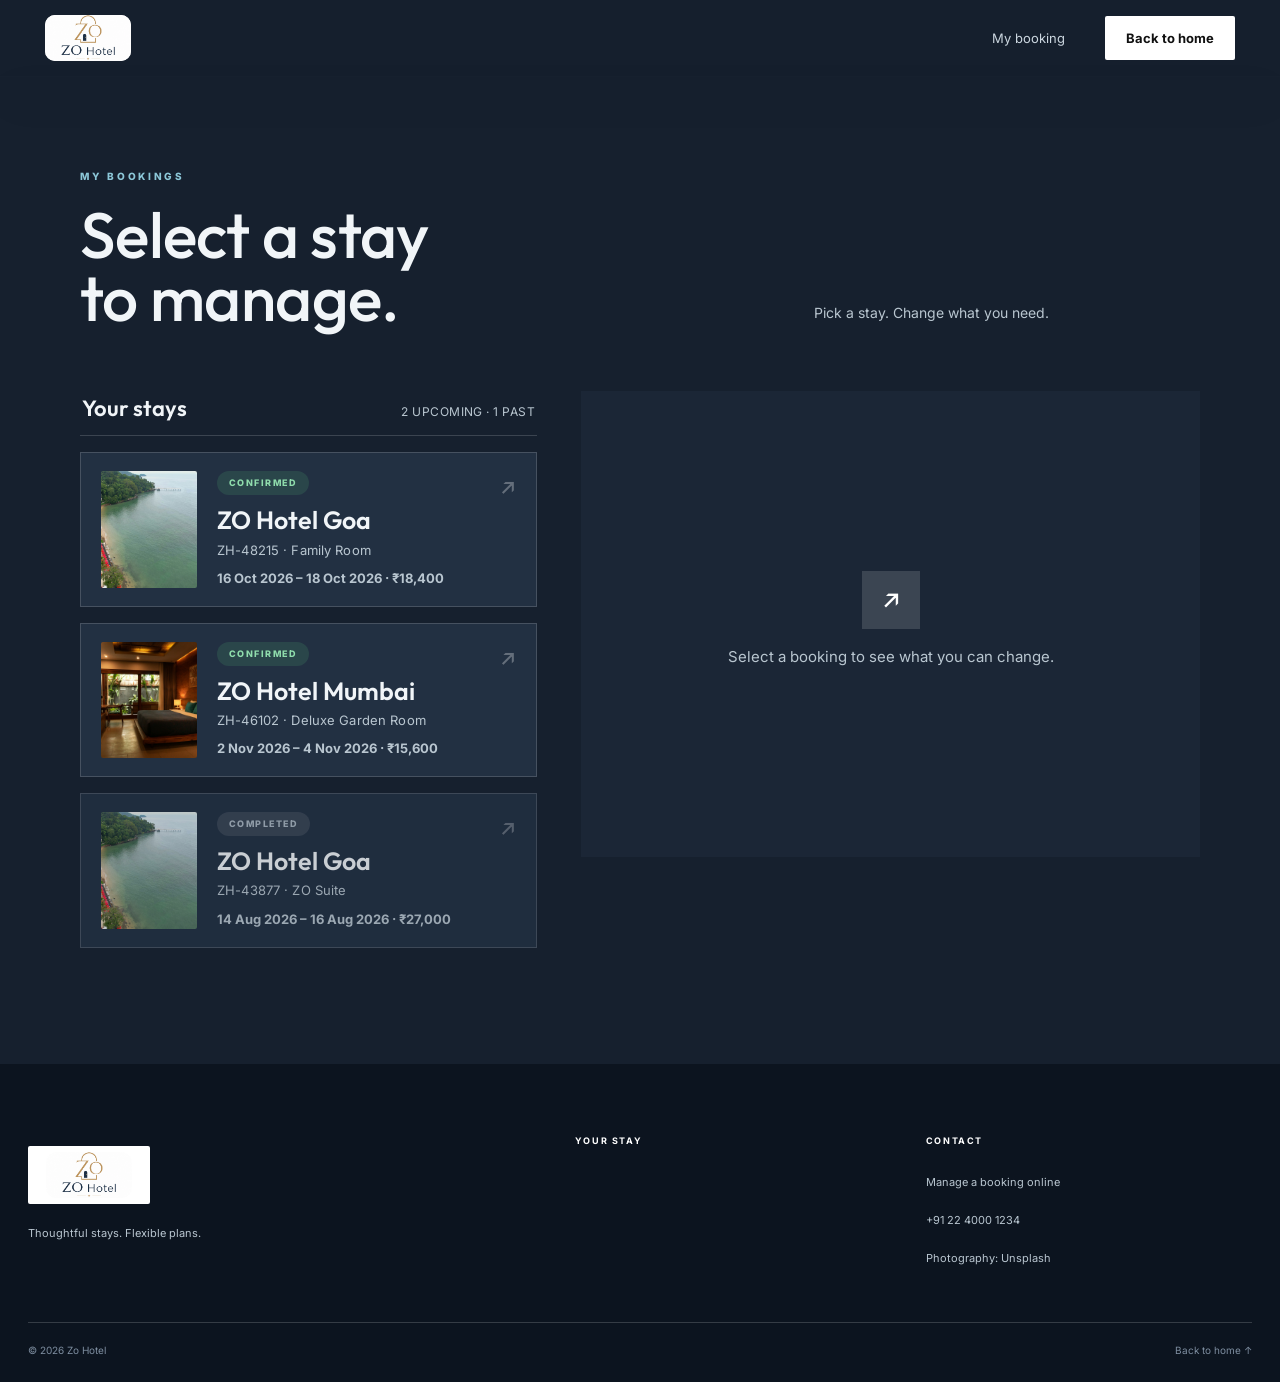
==== my-booking.html @ b1f60ab8 "Make booking card titles white for visibility on dark cards Co-Authored-By: Claude Fable 5 <noreply@" ====
<!DOCTYPE html>
<html lang="en">
<head>
  <meta charset="utf-8" />
  <meta name="viewport" content="width=device-width, initial-scale=1" />
  <title>My Booking | ZO Hotel</title>
  <meta name="description" content="Select one of your Zo Hotel bookings to change dates, switch rooms, compare rates, or cancel." />
  <link rel="icon" href="zo-hotel-logo.png" />
  <link rel="preconnect" href="https://fonts.googleapis.com" />
  <link rel="preconnect" href="https://fonts.gstatic.com" crossorigin />
  <link href="https://fonts.googleapis.com/css2?family=Cormorant+Garamond:wght@500;600;700&family=DM+Sans:opsz,wght@9..40,100..1000&family=Outfit:wght@500;600&family=Inter:wght@300;400;600&display=swap" rel="stylesheet" />
  <link rel="stylesheet" href="styles.css?v=38" />
</head>
<body>

  <a class="skip-link" href="#top">Skip to content</a>

  <!-- ============ HEADER ============ -->
  <header class="site-header">
    <nav class="nav shell-wide" aria-label="Main navigation">
      <a class="brand" href="index.html" aria-label="Zo Hotel home">
        <span class="brand-logo" aria-hidden="true"><img src="zo-hotel-logo.png" alt="" /></span>
      </a>
      <div class="nav-links">
        <a href="my-booking.html" aria-current="page">My booking</a>
      </div>
      <a class="button button-teal nav-cta" href="index.html">Back to home</a>
      <button class="menu-toggle" id="menuToggle" type="button" aria-expanded="false" aria-controls="mobile-menu" aria-label="Open navigation menu">
        <span></span><span></span><span></span>
      </button>
    </nav>
    <div class="mobile-menu" id="mobile-menu">
      <div class="shell-wide">
        <a class="button button-aqua mobile-manage" href="index.html">Back to home →</a>
      </div>
    </div>
  </header>

  <main id="top">

    <!-- ============ PAGE INTRO ============ -->
    <section class="page-hero" aria-labelledby="page-title">
      <div class="shell split-heading">
        <div>
          <p class="eyebrow">MY BOOKINGS</p>
          <h1 id="page-title">Select a stay<br />to manage.</h1>
        </div>
        <p>Pick a stay. Change what you need.</p>
      </div>
    </section>

    <!-- ============ BOOKINGS + MANAGE PANEL ============ -->
    <section class="bookings-section" aria-label="Manage your bookings">
      <div class="shell bookings-layout">

        <aside class="bookings-list" id="bookingsList" aria-label="Your bookings">
          <!-- Booking cards are rendered by manage.js -->
        </aside>

        <section class="manage-panel" aria-live="polite">
          <div class="panel-placeholder" id="panelPlaceholder">
            <span aria-hidden="true">↗</span>
            <p>Select a booking to see what you can change.</p>
          </div>

          <div id="panelContent" hidden>
            <header class="panel-head">
              <div>
                <p class="eyebrow">MANAGE BOOKING</p>
                <h2 id="panelTitle" tabindex="-1">Your booking</h2>
              </div>
            </header>

            <!-- View: booking overview -->
            <section class="drawer-view" data-view="booking">
              <div class="booking-card booking-card-visual">
                <div class="panel-photo">
                  <img id="bkPhoto" src="zo-coastal-resort.jpg" alt="" />
                  <div class="photo-label"><strong id="bkHotel"></strong><span id="bkRef"></span></div>
                </div>
                <div class="fact-chips">
                  <span class="fact"><b>Dates</b><em id="bkDates"></em></span>
                  <span class="fact"><b>Guests</b><em id="bkGuests"></em></span>
                  <span class="fact"><b>Room</b><em id="bkRoom"></em></span>
                  <span class="fact"><b>Rate</b><em id="bkRate"></em></span>
                </div>
                <div class="total-line">
                  <span class="booking-status" id="bkStatus"></span>
                  <strong id="bkTotal"></strong>
                </div>
              </div>
              <div class="drawer-actions" id="bookingActions">
                <button class="drawer-action" type="button" data-open-view="modify">
                  <b aria-hidden="true">✎</b><span><strong>Modify details</strong></span>
                </button>
                <button class="drawer-action danger" type="button" id="startCancel">
                  <b aria-hidden="true">×</b><span><strong>Cancel booking</strong></span>
                </button>
              </div>
              <div id="restoreWrap" hidden>
                <button class="button button-teal" id="restoreBooking" type="button">Restore Booking</button>
              </div>
            </section>

            <!-- View: modify (reference pattern: pick what to change) -->
            <section class="drawer-view" data-view="modify" hidden>
              <button class="drawer-back" type="button">← Back to booking</button>
              <h3>What would you like to modify?</h3>
              <div class="modify-choices" id="modifyChoices">
                <label><input type="checkbox" value="checkout" /> Check-out date</label>
                <label><input type="checkbox" value="guests" /> Guests</label>
                <label><input type="checkbox" value="room" /> Room type</label>
                <label><input type="checkbox" value="plan" /> Rate plan</label>
              </div>
              <form id="modifyForm" class="drawer-form">
                <div class="booking-field" data-field="checkout" hidden>
                  <label><span>New check-out</span><input type="date" name="checkout" /></label>
                </div>
                <div class="booking-field" data-field="guests" hidden>
                  <label><span>Guests</span>
                    <select name="guests">
                      <option value="1">1 guest</option>
                      <option value="2">2 guests</option>
                      <option value="3">3 guests</option>
                      <option value="4">4 guests</option>
                      <option value="5">5 guests</option>
                    </select>
                  </label>
                </div>
                <div class="booking-field" data-field="room" hidden>
                  <label><span>Room type</span><select name="room" id="roomSelect"></select></label>
                </div>
                <div class="booking-field" data-field="plan" hidden>
                  <label><span>Rate plan</span><select name="plan" id="planSelect"></select></label>
                </div>
                <p class="calc" id="modifyCalc" hidden></p>
                <button class="button button-teal" id="modifyCta" type="submit" disabled>Update Booking <span aria-hidden="true">→</span></button>
              </form>
            </section>

            <!-- View: reason for cancelling (each reason gets a one-tap fix) -->
            <section class="drawer-view" data-view="cancelReason" hidden>
              <button class="drawer-back" type="button">← Back to booking</button>
              <h3>What's changed?</h3>
              <p class="reason-sub">If it's something we can fix, it takes one tap.</p>
              <div class="reason-list" id="reasonList">
                <div class="reason" data-reason="dates">
                  <button class="reason-btn" type="button">My dates don't work anymore</button>
                  <div class="rescue" hidden>
                    <p>Move your stay instead. Date changes are free until 48 hours before check-in.</p>
                    <div class="rescue-actions">
                      <button class="button button-teal" type="button" data-rescue="dates">Change My Dates</button>
                      <button class="link-quiet" type="button" data-continue-cancel>Cancel Anyway</button>
                    </div>
                  </div>
                </div>
                <div class="reason" data-reason="price">
                  <button class="reason-btn" type="button">It's costing more than I planned</button>
                  <div class="rescue" hidden>
                    <p id="saverLine">Switch to a cheaper rate and keep the same room.</p>
                    <div class="rescue-actions">
                      <button class="button button-teal" type="button" data-rescue="price">See Cheaper Rates</button>
                      <button class="link-quiet" type="button" data-continue-cancel>Cancel Anyway</button>
                    </div>
                  </div>
                </div>
                <div class="reason" data-reason="plans">
                  <button class="reason-btn" type="button">The trip itself is off</button>
                  <div class="rescue" hidden>
                    <p>Push the stay to later in the year. Your price stays locked, no fee.</p>
                    <div class="rescue-actions">
                      <button class="button button-teal" type="button" data-rescue="dates">Pick a Later Date</button>
                      <button class="link-quiet" type="button" data-continue-cancel>Cancel Anyway</button>
                    </div>
                  </div>
                </div>
                <div class="reason" data-reason="room">
                  <button class="reason-btn" type="button">The room doesn't fit us anymore</button>
                  <div class="rescue" hidden>
                    <p>Swap to another room type. The price difference adjusts automatically.</p>
                    <div class="rescue-actions">
                      <button class="button button-teal" type="button" data-rescue="room">Switch Rooms</button>
                      <button class="link-quiet" type="button" data-continue-cancel>Cancel Anyway</button>
                    </div>
                  </div>
                </div>
                <div class="reason" data-reason="guests">
                  <button class="reason-btn" type="button">Our group size changed</button>
                  <div class="rescue" hidden>
                    <p>Update the guest count and keep everything else exactly as it is.</p>
                    <div class="rescue-actions">
                      <button class="button button-teal" type="button" data-rescue="guests">Update Guests</button>
                      <button class="link-quiet" type="button" data-continue-cancel>Cancel Anyway</button>
                    </div>
                  </div>
                </div>
                <div class="reason" data-reason="deal">
                  <button class="reason-btn" type="button">I found a better price elsewhere</button>
                  <div class="rescue" hidden>
                    <p id="dealLine">Compare our Saver rate before you go. Same room, fewer rupees.</p>
                    <div class="rescue-actions">
                      <button class="button button-teal" type="button" data-rescue="price">See Cheaper Rates</button>
                      <button class="link-quiet" type="button" data-continue-cancel>Cancel Anyway</button>
                    </div>
                  </div>
                </div>
                <div class="reason" data-reason="other">
                  <button class="reason-btn" type="button">Something else</button>
                  <div class="rescue" hidden>
                    <p>No problem. Cancelling takes a moment and the refund is automatic.</p>
                    <div class="rescue-actions">
                      <button class="link-quiet" type="button" data-continue-cancel>Continue to Cancel</button>
                    </div>
                  </div>
                </div>
              </div>
            </section>

            <!-- View: cancel confirmation.
                 Copy follows the UI Copy Guide: no "are you sure",
                 title/desc/CTAs share the verb (cancel), the description
                 states the consequence, CTAs in Title Case, toasts
                 formatted {thing} {done}. -->
            <section class="drawer-view" data-view="confirmCancel" hidden>
              <p class="reason-sub">Your room goes back on sale and every rupee returns to you</p>
              <div class="refund-box" id="refundSummary"></div>
              <ul class="assure-list" aria-label="How your refund is protected">
                <li>
                  <svg viewBox="0 0 24 24" fill="none" stroke="currentColor" stroke-width="1.5" stroke-linecap="round" stroke-linejoin="round" aria-hidden="true"><rect x="5" y="10.5" width="14" height="9.5" rx="2"/><path d="M8 10.5V8a4 4 0 0 1 8 0v2.5"/><path d="M12 14.5v2"/></svg>
                  <span>100% back, with no deductions and no questions</span>
                </li>
                <li>
                  <svg viewBox="0 0 24 24" fill="none" stroke="currentColor" stroke-width="1.5" stroke-linecap="round" stroke-linejoin="round" aria-hidden="true"><path d="M12 3l7 2.6v5.6c0 4.4-3 8.2-7 9.8-4-1.6-7-5.4-7-9.8V5.6z"/><path d="M9 12l2.2 2.2L15.5 10"/></svg>
                  <span>Refunded securely to your original payment method</span>
                </li>
                <li>
                  <svg viewBox="0 0 24 24" fill="none" stroke="currentColor" stroke-width="1.5" stroke-linecap="round" aria-hidden="true"><circle cx="12" cy="12" r="8.5"/><path d="M12 7.5V12l3 2"/></svg>
                  <span>Reaches your account in 5–10 business days</span>
                </li>
              </ul>
              <div class="confirm-actions">
                <button class="button button-teal" id="keepBooking" type="button">Keep Booking</button>
                <button class="button button-red" id="confirmCancelBtn" type="button">Cancel Booking</button>
              </div>
              <p class="restore-hint">Changed your mind later? You can restore this booking any time</p>
            </section>

          </div>
        </section>

      </div>
    </section>

  </main>

  <!-- ============ FOOTER ============ -->
  <footer id="support">
    <div class="shell-wide footer-grid">
      <div>
        <a class="brand footer-brand" href="index.html" aria-label="Zo Hotel home"><span class="brand-logo" aria-hidden="true"><img src="zo-hotel-logo.png" alt="" /></span></a>
        <p>Thoughtful stays. Flexible plans.</p>
      </div>
      <div>
        <strong>Your stay</strong>
      </div>
      <div>
        <strong>Contact</strong>
        <a href="my-booking.html">Manage a booking online</a>
        <a href="tel:+912240001234">+91 22 4000 1234</a>
        <a href="https://unsplash.com/photos/tropical-resort-with-pool-beside-a-calm-ocean-bVNB68XJwqk" target="_blank" rel="noreferrer">Photography: Unsplash</a>
      </div>
    </div>
    <div class="shell-wide footer-bottom">
      <span>© 2026 Zo Hotel</span>
      <a href="index.html">Back to home ↑</a>
    </div>
  </footer>

  <!-- Toast for confirmations, like the reference site -->
  <div class="booking-toast" id="toast" role="status" hidden></div>

  <script src="manage.js?v=27"></script>
</body>
</html>
---- styles.css ----
/* ============================================
   Zo Hotel — styles.css
   Coastal editorial design: deep teal, cream
   paper, Cormorant Garamond display type.
   ============================================ */

:root {
  --cream: #f3efe6;
  --paper: #fbf9f3;
  --ink: #172d32;
  --muted: #657174;
  --teal: #085366;
  --deep: #073b48;
  --aqua: #17a8bd;
  --red: #a91f3d;
  --gold: #b3905b;
  --line: #d9d4c9;
  --font-display: 'Cormorant Garamond', Georgia, serif;
  --font-sans: 'DM Sans', sans-serif;
}

* { box-sizing: border-box; }
html { scroll-behavior: smooth; }
body { margin: 0; overflow-x: hidden; background: var(--paper); color: var(--ink); font-family: var(--font-sans); line-height: 1.55; }
section[id], footer[id] { scroll-margin-top: 76px; }
a { color: inherit; text-decoration: none; }
button, input, select { font: inherit; }
button, a { -webkit-tap-highlight-color: transparent; }
.shell { width: min(1120px, calc(100% - 48px)); margin-inline: auto; }
.shell-wide { width: min(1280px, calc(100% - 56px)); margin-inline: auto; }

/* ---------- Header ---------- */
.site-header { position: sticky; inset: 0 0 auto; z-index: 50; background: rgba(251,249,243,.94); border-bottom: 1px solid rgba(217,212,201,.8); backdrop-filter: blur(16px); }
.nav { height: 76px; display: flex; align-items: center; gap: 40px; }
.brand { display: inline-flex; align-items: center; white-space: nowrap; }
.brand-logo { position: relative; width: 110px; height: 60px; display: block; overflow: hidden; }
.brand-logo img { position: absolute; width: 110px; height: 110px; left: 0; top: -25px; display: block; object-fit: contain; }
.nav-links { display: flex; gap: 30px; margin-left: auto; color: #596568; font-size: 13px; }
.nav-links a { position: relative; padding-block: 8px; }
.nav-links a::after { content: ""; position: absolute; left: 0; right: 100%; bottom: 0; height: 1px; background: var(--teal); transition: right .25s ease; }
.nav-links a:hover::after, .nav-links a:focus-visible::after { right: 0; }
.menu-toggle { width: 44px; height: 44px; display: none; flex-direction: column; align-items: center; justify-content: center; gap: 5px; padding: 0; border: 1px solid var(--line); background: transparent; cursor: pointer; }
.menu-toggle span { width: 18px; height: 1px; display: block; background: var(--ink); transition: transform .25s ease, opacity .25s ease; }
.menu-toggle.open span:first-child { transform: translateY(6px) rotate(45deg); }
.menu-toggle.open span:nth-child(2) { opacity: 0; }
.menu-toggle.open span:last-child { transform: translateY(-6px) rotate(-45deg); }
.mobile-menu { position: absolute; left: 0; right: 0; top: 100%; display: grid; grid-template-rows: 0fr; overflow: hidden; background: var(--paper); border-bottom: 1px solid transparent; box-shadow: 0 20px 40px rgba(7,59,72,.08); transition: grid-template-rows .3s ease, border-color .3s ease; }
.mobile-menu.open { grid-template-rows: 1fr; border-bottom-color: var(--line); }
.mobile-menu > div { min-height: 0; overflow: hidden; }
.mobile-menu a:not(.button) { display: flex; justify-content: space-between; align-items: center; padding: 16px 0; border-bottom: 1px solid var(--line); font-family: var(--font-display); font-size: 21px; }
.mobile-menu a span { color: #8b9495; font-family: var(--font-sans); font-size: 9px; letter-spacing: .15em; }
.mobile-manage { width: 100%; margin: 18px 0 22px; }

/* ---------- Buttons ---------- */
.button { min-height: 46px; display: inline-flex; align-items: center; justify-content: center; gap: 14px; padding: 13px 21px; border: 1px solid transparent; border-radius: 2px; font-weight: 700; font-size: 13px; line-height: 1; cursor: pointer; transition: transform .2s ease, box-shadow .2s ease, background .2s ease; }
.button:hover { transform: translateY(-2px); }
.button:focus-visible, a:focus-visible, button:focus-visible, input:focus-visible, select:focus-visible { outline: 3px solid rgba(23,168,189,.36); outline-offset: 3px; }
.button-teal { color: #fff; background: var(--teal); }
.button-teal:hover { background: var(--deep); box-shadow: 0 10px 26px rgba(7,59,72,.2); }
.button-aqua { color: #fff; background: var(--aqua); box-shadow: 0 10px 24px rgba(0,0,0,.14); }
.button-aqua:hover { background: #1195aa; }
.button-deep { color: #fff; background: var(--deep); }

/* ---------- Hero ---------- */
.hero { position: relative; min-height: calc(100svh - 76px); display: grid; align-items: center; color: #fff; overflow: hidden; }
.hero-bg { position: absolute; inset: 0; width: 100%; height: 100%; object-fit: cover; }
.hero-shade { position: absolute; inset: 0; background: linear-gradient(90deg, rgba(4,38,47,.91) 0%, rgba(4,38,47,.63) 39%, rgba(4,38,47,.13) 72%, rgba(4,38,47,.04) 100%), linear-gradient(0deg, rgba(2,28,35,.5), transparent 45%); }
.hero-content { position: relative; z-index: 2; padding: clamp(24px, 7svh, 110px) 0; }
.hero-copy { max-width: 660px; animation: revealUp .75s ease both; }
.eyebrow { margin: 0 0 clamp(8px, 2svh, 18px); color: var(--teal); font-size: 10px; font-weight: 800; letter-spacing: .27em; text-transform: uppercase; }
.eyebrow.light { color: #c8e5e8; }
h1, h2, h3 { font-family: var(--font-display); font-weight: 500; letter-spacing: -.025em; }
.hero h1 { margin: 0; font-size: clamp(32px, min(6.2vw, 10.5svh), 88px); line-height: .95; text-wrap: balance; }
.hero h1 em { color: #f2c98c; font-style: normal; }
.hero-copy > p:not(.eyebrow) { max-width: 585px; margin: clamp(12px, 2.6svh, 27px) 0 clamp(14px, 2.8svh, 28px); color: #e0e9e8; font-size: clamp(13.5px, 2svh, 16px); line-height: 1.7; }
.hero-actions { display: flex; align-items: center; gap: clamp(14px, 2.6svh, 28px); flex-wrap: wrap; }
.ghost-link { display: inline-flex; gap: 10px; align-items: center; padding: 8px 0; border-bottom: 1px solid rgba(255,255,255,.55); font-size: 13px; font-weight: 700; }
.ghost-link span { transition: transform .2s ease; }
.ghost-link:hover span { transform: translate(3px, 3px); }
.flex-note { display: flex; align-items: center; gap: 9px; margin-top: 24px; color: #d8e5e4; font-size: 11px; }
.flex-note i { width: 17px; height: 17px; display: grid; place-items: center; border: 1px solid rgba(255,255,255,.55); border-radius: 50%; font-size: 9px; font-style: normal; }

/* ---------- Landing page: concerns / included / reviews ---------- */
.hero-badges { display: flex; flex-wrap: wrap; gap: 8px 20px; margin-top: clamp(12px, 2.6svh, 26px); }
.hero-badges span { display: flex; align-items: center; gap: 9px; color: #d8e5e4; font-size: 12px; }
.hero-badges i { width: 17px; height: 17px; display: grid; place-items: center; border: 1px solid rgba(255,255,255,.55); border-radius: 50%; font-size: 9px; font-style: normal; }
.section-pad { padding: 108px 0 100px; }
.button-outline-teal { align-self: start; margin-top: 6px; background: transparent; color: var(--teal); border-color: var(--line); min-height: 42px; padding: 10px 16px; font-size: 12.5px; }
.button-outline-teal:hover { border-color: var(--teal); background: rgba(8,83,102,.05); }
.concern-grid { display: grid; grid-template-columns: 1fr 1fr; gap: 18px; }
.concern-card { display: flex; flex-direction: column; gap: 10px; padding: 30px 32px; background: #fff; border: 1px solid var(--line); }
.concern-card h3 { margin: 0; font-size: 24px; line-height: 1.15; }
.concern-card p { margin: 0; color: var(--muted); font-size: 14px; line-height: 1.75; }
.included-section { padding: 100px 0; background: var(--cream); }
.included-grid { display: grid; grid-template-columns: repeat(3, 1fr); gap: 14px; margin: 0; padding: 0; list-style: none; }
.included-grid li { display: flex; align-items: center; gap: 13px; padding: 18px 20px; background: #fff; border: 1px solid var(--line); font-size: 13.5px; }
.included-grid i { flex: 0 0 auto; width: 24px; height: 24px; display: grid; place-items: center; color: #fff; background: var(--teal); border-radius: 50%; font-size: 10px; font-style: normal; }
.reviews-section { padding: 108px 0 96px; color: #fff; background: var(--deep); }
.reviews-section .split-heading { margin-bottom: 46px; }
.reviews-section h2 { color: #fff; }
.quote-grid { display: grid; grid-template-columns: repeat(3, 1fr); gap: 18px; }
.quote-card { margin: 0; display: flex; flex-direction: column; gap: 16px; padding: 28px 28px 24px; background: rgba(255,255,255,.06); border: 1px solid rgba(255,255,255,.18); }
.quote-card p { margin: 0; font-family: var(--font-display); font-size: 20px; line-height: 1.35; }
.quote-card footer { color: #9dbfc4; font-size: 11.5px; letter-spacing: .06em; text-transform: uppercase; }
.policy-row { display: grid; grid-template-columns: repeat(3, 1fr); gap: 18px; margin-top: 34px; padding-top: 24px; border-top: 1px solid rgba(255,255,255,.2); }
.policy-row span { color: #aac4c7; font-size: 12.5px; line-height: 1.7; }
.manage-card-simple { align-items: center; }
.manage-copy-simple > p { margin: 0 0 24px; color: #c6dde0; line-height: 1.75; }

/* ---------- Trust band ---------- */
.trust-band { padding: 58px 0; color: #fff; background: var(--deep); }
.trust-band-grid { display: grid; grid-template-columns: repeat(3, 1fr); gap: 36px; }
.trust-band-grid span { display: grid; grid-template-columns: 64px 1fr; gap: 16px; align-items: baseline; color: #aac4c7; font-size: 13px; line-height: 1.6; }
.trust-band-grid b { color: #f2c98c; font-family: var(--font-display); font-size: 30px; font-weight: 600; line-height: 1; }

@media (max-width: 760px) {
  .trust-band { padding: 44px 0; }
  .trust-band-grid { grid-template-columns: 1fr; gap: 20px; }
}

/* ---------- Visual booking summary ---------- */
.booking-card-visual { padding-bottom: 20px; }
.booking-card-visual .panel-photo { position: relative; height: 180px; margin: 0 -26px 16px; }
.booking-card-visual .panel-photo::after { content: ""; position: absolute; inset: 0; background: linear-gradient(0deg, rgba(2,28,35,.72), transparent 55%); }
.photo-label { position: absolute; z-index: 1; left: 22px; right: 22px; bottom: 13px; display: flex; justify-content: space-between; align-items: baseline; gap: 14px; color: #fff; }
.photo-label strong { font-family: var(--font-display); font-size: 25px; font-weight: 600; line-height: 1; }
.photo-label span { color: #cfe2e4; font-size: 10px; font-weight: 800; letter-spacing: .14em; }
.fact-chips { display: grid; grid-template-columns: 1fr 1fr; gap: 10px; }
.fact { display: flex; flex-direction: column; gap: 3px; padding: 11px 14px; background: var(--paper); border: 1px solid var(--line); }
.fact b { color: var(--muted); font-size: 9px; font-weight: 800; letter-spacing: .18em; text-transform: uppercase; }
.fact em { font-style: normal; font-size: 13.5px; font-weight: 600; }
.total-line { display: flex; justify-content: space-between; align-items: center; gap: 16px; margin-top: 14px; padding-top: 14px; border-top: 1px solid var(--line); }
.total-line .booking-status { margin: 0; }
.total-line > strong { font-family: var(--font-display); color: var(--teal); font-size: 26px; font-weight: 600; }

/* ---------- Reference-style manage flow ---------- */
.panel-question { margin: 20px 0 0; color: var(--muted); font-size: 13.5px; font-weight: 700; letter-spacing: .02em; }
.panel-question[hidden] { display: none; }
.modify-choices { display: grid; grid-template-columns: 1fr 1fr; gap: 10px; margin: 14px 0 20px; }
.modify-choices label { display: flex; align-items: center; gap: 11px; padding: 13px 15px; border: 1px solid var(--line); background: #fff; cursor: pointer; font-size: 13.5px; transition: border-color .2s ease, box-shadow .2s ease; }
.modify-choices label:hover { border-color: var(--teal); }
.modify-choices label:has(input:checked) { border-color: var(--teal); box-shadow: inset 3px 0 0 var(--teal); }
.modify-choices input { width: 17px; height: 17px; accent-color: var(--teal); flex: 0 0 auto; }
.booking-field[hidden] { display: none; }
.confirm-actions { display: grid; gap: 12px; margin-top: 18px; }
.booking-toast { position: fixed; left: 50%; bottom: 28px; transform: translateX(-50%); z-index: 140; max-width: calc(100% - 32px); padding: 14px 24px; color: #fff; background: var(--deep); font-size: 13px; font-weight: 600; box-shadow: 0 16px 40px rgba(0,0,0,.3); animation: revealUp .25s ease both; }
.booking-toast[hidden] { display: none; }

@media (max-width: 520px) {
  .modify-choices { grid-template-columns: 1fr; }
}

@media (max-width: 900px) {
  .concern-grid { grid-template-columns: 1fr; }
  .included-grid { grid-template-columns: 1fr 1fr; }
  .quote-grid, .policy-row { grid-template-columns: 1fr; }
}

@media (max-width: 560px) {
  .section-pad { padding: 80px 0 72px; }
  .included-section, .reviews-section { padding: 78px 0; }
  .included-grid { grid-template-columns: 1fr; }
  .concern-card { padding: 24px 20px; }
}

/* ---------- Split hero ---------- */
.hero-split { display: grid; grid-template-columns: 1.05fr 1fr; min-height: calc(100svh - 76px); background: var(--paper); overflow: hidden; }
.hero-panel { align-self: center; justify-self: end; width: min(640px, 100%); padding: 90px clamp(28px, 5vw, 80px); animation: revealUp .75s ease both; }
.hero-panel h1 { margin: 0; font-size: clamp(52px, 5.4vw, 78px); line-height: .95; text-wrap: balance; }
.hero-panel h1 em { color: var(--gold); font-style: normal; }
.hero-lead { max-width: 52ch; margin: 26px 0 30px; color: var(--muted); font-size: 15.5px; line-height: 1.75; }
.ghost-link-dark { color: var(--teal); border-bottom-color: rgba(8,83,102,.45); }
.hero-facts { display: grid; gap: 0; margin-top: 38px; border-top: 1px solid var(--line); }
.hero-facts span { display: grid; grid-template-columns: 52px 1fr; gap: 14px; align-items: baseline; padding: 13px 0; border-bottom: 1px solid var(--line); color: #59666a; font-size: 12.5px; }
.hero-facts b { color: var(--gold); font-family: var(--font-display); font-size: 19px; font-weight: 600; }
.hero-media { position: relative; min-height: 100%; }
.hero-media img { position: absolute; inset: 0; width: 100%; height: 100%; object-fit: cover; }
.hero-media .scroll-cue { right: 23px; bottom: 26px; }

@media (max-width: 900px) {
  .hero-split { grid-template-columns: 1fr; min-height: 0; }
  .hero-panel { justify-self: start; width: 100%; padding: 64px clamp(20px, 5vw, 40px) 56px; }
  .hero-media { min-height: 340px; }
  .hero-media .scroll-cue { display: none; }
}

/* ---------- Hero search bar ---------- */
.scroll-cue { position: absolute; z-index: 2; right: 23px; bottom: 37px; display: flex; flex-direction: column; align-items: center; gap: 8px; color: rgba(255,255,255,.8); }
.scroll-cue span { writing-mode: vertical-rl; font-size: 8px; letter-spacing: .24em; }
.scroll-cue i { font-style: normal; }

/* ---------- Flexible options ---------- */
.options-section { padding: 118px 0 112px; background: var(--paper); }
.split-heading { display: grid; grid-template-columns: 1.25fr .75fr; align-items: end; gap: 90px; margin-bottom: 62px; }
.split-heading h2, .story-copy h2, .confidence-heading h2, .faq-intro h2, .manage-card h2 { margin: 0; font-size: clamp(46px, 5vw, 66px); line-height: .99; }
.split-heading > p { max-width: 430px; margin: 0 0 4px; color: var(--muted); font-size: 14px; line-height: 1.8; }
.concern-tabs { display: grid; grid-template-columns: repeat(4, 1fr); border-top: 1px solid var(--line); border-bottom: 1px solid var(--line); }
.concern-tab { min-height: 155px; display: grid; grid-template-columns: 1fr auto; align-content: space-between; gap: 17px; padding: 21px 22px; text-align: left; border: 0; border-right: 1px solid var(--line); background: transparent; color: var(--ink); cursor: pointer; transition: background .25s ease, color .25s ease; }
.concern-tab:last-child { border-right: 0; }
.concern-tab:hover { background: #f0ece3; }
.concern-tab.selected { color: #fff; background: var(--teal); }
.tab-index { color: #899295; font-size: 9px; letter-spacing: .14em; }
.selected .tab-index { color: #a7cdd3; }
.tab-icon { font-family: var(--font-display); font-size: 28px; }
.concern-tab > span:last-child { grid-column: 1 / -1; display: flex; flex-direction: column; }
.concern-tab small { margin-bottom: 5px; color: #788285; font-size: 8px; font-weight: 800; letter-spacing: .2em; text-transform: uppercase; }
.selected small { color: #b5d5d9; }
.concern-tab strong { font-family: var(--font-display); font-size: 20px; font-weight: 600; line-height: 1.12; }
.option-detail { display: grid; grid-template-columns: 1.2fr .75fr auto; align-items: center; gap: 60px; padding: 46px 0 0; animation: revealUp .35s ease both; }
.option-main h3 { max-width: 570px; margin: 0 0 10px; font-size: 33px; line-height: 1.08; }
.option-main > p:last-child { margin: 0; color: var(--muted); font-size: 13px; }
.option-proof { display: flex; gap: 12px; color: var(--muted); font-size: 12px; line-height: 1.6; }
.option-proof span { flex: 0 0 auto; width: 22px; height: 22px; display: grid; place-items: center; color: white; background: var(--aqua); border-radius: 50%; font-size: 10px; }
.option-proof p { margin: 0; }

/* ---------- Story ---------- */
.story-section { min-height: 670px; display: grid; grid-template-columns: 1fr 1fr; background: var(--cream); }
.story-image { min-height: 670px; overflow: hidden; }
.story-image img { width: 100%; height: 100%; display: block; object-fit: cover; transition: transform 1.2s ease; }
.story-section:hover .story-image img { transform: scale(1.025); }
.story-copy { max-width: 640px; align-self: center; padding: 80px clamp(40px, 7vw, 110px); }
.story-lead { margin: 27px 0 22px; font-family: var(--font-display); font-size: 28px; line-height: 1.2; }
.story-copy > p:not(.eyebrow):not(.story-lead) { color: var(--muted); font-size: 14px; line-height: 1.75; }
.story-facts { margin-top: 34px; border-top: 1px solid var(--line); }
.story-facts span { display: grid; grid-template-columns: 32px 1fr; gap: 13px; padding: 14px 0; border-bottom: 1px solid var(--line); color: #59666a; font-size: 12px; }
.story-facts b { color: var(--gold); font-size: 9px; letter-spacing: .1em; }

/* ---------- Confidence ---------- */
.confidence-section { padding: 116px 0; color: #fff; background: var(--deep); }
.confidence-grid { display: grid; grid-template-columns: .9fr 1.1fr; gap: 100px; }
.confidence-heading h2 { color: #fff; }
.confidence-heading > p:last-child { max-width: 380px; margin: 25px 0 0; color: #bad0d3; }
.trust-list { border-top: 1px solid rgba(255,255,255,.2); }
.trust-item { display: grid; grid-template-columns: 45px 1fr; gap: 18px; padding: 22px 0; border-bottom: 1px solid rgba(255,255,255,.2); }
.trust-item > span { padding-top: 5px; color: #65c7d3; font-size: 9px; letter-spacing: .13em; }
.trust-item h3 { margin: 0 0 6px; color: #fff; font-size: 23px; }
.trust-item p { margin: 0; color: #aac4c7; font-size: 12px; }

/* ---------- FAQ ---------- */
.faq-section { padding: 118px 0; }
.faq-grid { display: grid; grid-template-columns: .7fr 1.3fr; gap: 100px; }
.faq-intro h2 { font-size: clamp(42px, 4.6vw, 60px); }
.faq-intro > p:last-child { color: var(--muted); }
.faq-list { border-top: 1px solid var(--line); }
.faq-item { border-bottom: 1px solid var(--line); }
.faq-item > button { width: 100%; min-height: 73px; display: flex; justify-content: space-between; align-items: center; padding: 12px 0; border: 0; color: var(--ink); background: transparent; text-align: left; cursor: pointer; }
.faq-item button span { font-family: var(--font-display); font-size: 21px; }
.faq-item button i { width: 30px; height: 30px; display: grid; place-items: center; border: 1px solid var(--line); border-radius: 50%; font-style: normal; transition: transform .25s ease, background .25s ease; }
.faq-item.open button i { color: #fff; background: var(--teal); transform: rotate(180deg); }
.faq-answer { display: grid; grid-template-rows: 0fr; transition: grid-template-rows .3s ease; }
.faq-answer p { overflow: hidden; margin: 0; color: var(--muted); font-size: 13px; line-height: 1.75; }
.faq-item.open .faq-answer { grid-template-rows: 1fr; }
.faq-item.open .faq-answer p { padding: 0 45px 24px 0; }

/* ---------- Manage / final CTA ---------- */
.manage-section { padding: 30px 0 90px; }
.manage-card { display: grid; grid-template-columns: 1.1fr .9fr; gap: 90px; padding: 68px 72px; color: #fff; background: linear-gradient(120deg, var(--deep), #087388); }
.manage-card h2 { color: #fff; }
.manage-sub { max-width: 400px; margin: 24px 0 0; color: #c6dde0; font-size: 14px; line-height: 1.75; }
.manage-menu { display: grid; gap: 12px; align-self: center; }
.manage-item { display: flex; align-items: center; gap: 16px; padding: 15px 18px; text-align: left; color: #fff; background: rgba(255,255,255,.07); border: 1px solid rgba(255,255,255,.22); font: inherit; text-decoration: none; cursor: pointer; transition: background .2s ease, border-color .2s ease, transform .2s ease; }
.manage-item:hover { background: rgba(255,255,255,.14); border-color: rgba(255,255,255,.55); transform: translateX(4px); }
.manage-item b { flex: 0 0 auto; width: 38px; height: 38px; display: grid; place-items: center; color: #fff; background: var(--aqua); font-family: var(--font-display); font-size: 19px; font-weight: 500; }
.manage-item.danger b { background: var(--red); }
.manage-item > span { flex: 1; display: flex; flex-direction: column; gap: 2px; }
.manage-item strong { font-family: var(--font-display); font-size: 20px; font-weight: 600; line-height: 1.1; }
.manage-item small { color: #bcd6da; font-size: 12px; }
.manage-item > i { font-style: normal; color: rgba(255,255,255,.55); transition: transform .2s ease, color .2s ease; }
.manage-item:hover > i { color: #fff; transform: translateX(3px); }

/* ---------- Footer ---------- */
footer { padding: 70px 0 24px; color: #d8e8e9; background: #062f3a; }
.footer-grid { display: grid; grid-template-columns: 1.4fr .8fr 1fr; gap: 90px; }
.footer-brand { width: 122px; padding: 6px; background: #fff; border-radius: 2px; }
.footer-brand .brand-logo { margin-inline: auto; }
.footer-grid > div { display: flex; flex-direction: column; align-items: flex-start; gap: 9px; }
.footer-grid p, .footer-grid a { margin: 12px 0 0; color: #a9c5c8; font-size: 11px; }
.footer-grid strong { margin-bottom: 5px; color: #fff; font-size: 9px; letter-spacing: .18em; text-transform: uppercase; }
.footer-grid a:hover { color: #fff; }
.footer-bottom { display: flex; justify-content: space-between; margin-top: 55px; padding-top: 20px; border-top: 1px solid rgba(255,255,255,.17); color: #7fa5aa; font-size: 10px; }

/* ---------- Cancellation modal ---------- */
.modal-backdrop { position: fixed; inset: 0; z-index: 100; display: grid; place-items: center; padding: 22px; background: rgba(1,27,34,.8); backdrop-filter: blur(8px); animation: fadeIn .2s ease both; }
.modal-backdrop[hidden] { display: none; }
.modal { position: relative; width: min(520px, 100%); max-height: calc(100svh - 36px); overflow-y: auto; padding: 48px 52px 40px; background: var(--paper); box-shadow: 0 30px 90px rgba(0,0,0,.35); animation: modalUp .3s ease both; }
.modal::before { content: ""; position: absolute; left: 0; right: 0; top: 0; height: 5px; background: linear-gradient(90deg, var(--red) 0 50%, var(--teal) 50%); }
.modal-close { position: absolute; right: 16px; top: 15px; width: 38px; height: 38px; border: 0; border-radius: 50%; color: var(--ink); background: #ece8df; font-size: 23px; cursor: pointer; }
.modal-symbol { width: 58px; height: 58px; display: grid; place-items: center; margin-bottom: 27px; color: #fff; background: var(--teal); font-family: var(--font-display); font-size: 28px; }
.modal h2 { margin: 0; font-size: 47px; line-height: .98; }
.modal > p:not(.eyebrow) { margin: 22px 0 27px; color: var(--muted); font-size: 14px; line-height: 1.7; }
.modal-primary { width: 100%; }
.continue-link { display: block; margin: 18px auto 0; padding: 5px 0; border: 0; border-bottom: 1px solid #9ba2a1; color: var(--ink); background: transparent; font-size: 12px; font-weight: 700; cursor: pointer; }
.modal > small { display: block; margin-top: 11px; color: #8c9595; text-align: center; font-size: 10px; }

/* ---------- Shared polish ---------- */
.skip-link { position: absolute; left: 16px; top: -60px; z-index: 200; padding: 12px 18px; color: #fff; background: var(--deep); font-size: 13px; font-weight: 700; transition: top .2s ease; }
.skip-link:focus-visible { top: 12px; }

/* ---------- My Bookings page ---------- */
.button-red { color: #fff; background: var(--red); }
.button-red:hover { background: #8d1631; box-shadow: 0 10px 26px rgba(169,31,61,.25); }
.page-hero { padding: 92px 0 0; }
.page-hero h1 { margin: 0; font-size: clamp(46px, 5vw, 66px); line-height: .99; }
.bookings-section { padding: 0 0 116px; }
.bookings-layout { display: grid; grid-template-columns: .85fr 1.15fr; gap: 44px; align-items: start; }
.bookings-list { display: grid; gap: 16px; align-content: start; }
.list-head { display: flex; justify-content: space-between; align-items: baseline; gap: 16px; padding: 0 2px 10px; border-bottom: 1px solid var(--line); }
.list-head strong { font-family: var(--font-display); font-size: 22px; font-weight: 600; }
.list-head span { color: var(--muted); font-size: 12px; letter-spacing: .04em; text-transform: uppercase; }
.booking-item { position: relative; display: grid; grid-template-columns: 96px 1fr; gap: 20px; align-items: center; padding: 18px 20px; text-align: left; border: 1px solid var(--line); background: #fff; cursor: pointer; transition: transform .2s ease, border-color .2s ease, box-shadow .2s ease; }
.booking-item::after { content: "↗"; position: absolute; top: 16px; right: 20px; color: var(--line); font-family: var(--font-display); font-size: 24px; transition: color .2s ease, transform .2s ease; }
.booking-item:hover { transform: translateY(-2px); border-color: var(--teal); box-shadow: 0 12px 28px rgba(7,59,72,.1); }
.booking-item:hover::after { color: var(--teal); transform: translate(2px, -2px); }
.booking-item:hover .thumb img { transform: scale(1.06); }
.booking-item.selected { border-color: var(--teal); box-shadow: inset 4px 0 0 var(--teal), 0 12px 28px rgba(7,59,72,.08); }
.booking-item.selected::after { content: "→"; color: var(--teal); }
.booking-item.completed { opacity: .82; }
.booking-item .thumb { align-self: stretch; min-height: 104px; overflow: hidden; border-radius: 2px; }
.booking-item .thumb img { width: 100%; height: 100%; object-fit: cover; transition: transform .6s ease; }
.booking-item-body { display: grid; gap: 6px; }
.booking-item strong { font-family: var(--font-display); font-size: 25px; font-weight: 600; line-height: 1.05; }
.booking-item small { color: var(--muted); font-size: 13px; letter-spacing: .01em; }
.booking-item em { margin-top: 2px; color: var(--teal); font-size: 13px; font-style: normal; font-weight: 700; }
.status-badge { justify-self: start; margin-bottom: 6px; padding: 5px 12px; border-radius: 999px; font-size: 9px; font-weight: 800; letter-spacing: .16em; text-transform: uppercase; }
.status-badge.confirmed { color: #256b42; background: #e2efe4; }
.status-badge.cancelled { color: var(--red); background: #f7e4e9; }
.status-badge.completed { color: #5b666a; background: #eae7dd; }
.manage-panel { position: sticky; top: 96px; background: var(--cream); padding: 38px clamp(26px, 4vw, 46px) 48px; }
.panel-placeholder { min-height: 380px; display: grid; place-content: center; gap: 16px; text-align: center; color: var(--muted); font-size: 15px; }
.panel-placeholder[hidden] { display: none; }
.panel-placeholder span { width: 58px; height: 58px; display: grid; place-items: center; margin: 0 auto; color: #fff; background: var(--teal); font-family: var(--font-display); font-size: 28px; }
.panel-placeholder p { margin: 0; }
.panel-head { margin-bottom: 22px; }
.panel-head .eyebrow { margin-bottom: 10px; }
.panel-head h2 { margin: 0; font-size: clamp(32px, 3.4vw, 42px); line-height: 1; }
.drawer-view { animation: revealUp .25s ease both; }
.drawer-view h3 { margin: 20px 0 12px; font-size: clamp(27px, 2.6vw, 32px); line-height: 1.05; }
.drawer-back { padding: 8px 0; border: 0; color: var(--teal); background: transparent; font-size: 13px; font-weight: 700; cursor: pointer; }
.drawer-back:hover { text-decoration: underline; }
.drawer-note { margin: 10px 0 22px; color: var(--muted); font-size: 14px; line-height: 1.75; }
.booking-card { background: #fff; border: 1px solid var(--line); padding: 0 26px 16px; overflow: hidden; }
.panel-photo { height: 150px; margin: 0 -26px 8px; overflow: hidden; }
.panel-photo img { width: 100%; height: 100%; object-fit: cover; }
.panel-head h2:focus-visible { outline: none; }
.booking-row { display: flex; justify-content: space-between; align-items: baseline; gap: 20px; padding: 10px 0; border-bottom: 1px solid var(--line); font-size: 14px; }
.booking-row span { flex: 0 0 auto; color: var(--muted); font-size: 10px; font-weight: 800; letter-spacing: .16em; text-transform: uppercase; }
.booking-row strong { text-align: right; font-weight: 600; }
.booking-row.total strong { color: var(--teal); font-family: var(--font-display); font-size: 22px; }
.booking-status { margin: 14px 0 4px; color: #256b42; font-size: 13px; font-weight: 700; }
.booking-status.cancelled { color: var(--red); }
.booking-status.completed { color: var(--muted); }
.drawer-actions { display: grid; gap: 12px; margin-top: 24px; }
.drawer-actions[hidden] { display: none; }
.drawer-action { display: flex; align-items: center; gap: 18px; padding: 17px 20px; text-align: left; border: 1px solid var(--line); background: #fff; cursor: pointer; transition: transform .2s ease, border-color .2s ease, box-shadow .2s ease; }
.drawer-action:hover { transform: translateY(-2px); border-color: var(--teal); box-shadow: 0 10px 24px rgba(7,59,72,.1); }
.drawer-action b { flex: 0 0 auto; width: 42px; height: 42px; display: grid; place-items: center; color: #fff; background: var(--teal); font-family: var(--font-display); font-size: 21px; font-weight: 500; }
.drawer-action.danger b { background: var(--red); }
.drawer-action span { display: flex; flex-direction: column; gap: 3px; }
.drawer-action strong { font-family: var(--font-display); font-size: 22px; font-weight: 600; line-height: 1.1; }
.drawer-action small { color: var(--muted); font-size: 12.5px; }
#restoreWrap { margin-top: 24px; }
#restoreWrap .button { width: 100%; }
.drawer-form { display: grid; gap: 18px; margin-top: 8px; }
.form-row { display: grid; grid-template-columns: 1fr 1fr; gap: 14px; }
.form-hint { color: var(--muted); font-size: 12px; text-align: center; }
.drawer-form label { display: flex; flex-direction: column; gap: 6px; }
.drawer-form label span { color: #6f7a7d; font-size: 10px; font-weight: 800; letter-spacing: .2em; text-transform: uppercase; }
.drawer-form input, .drawer-form select { min-height: 48px; padding: 10px 14px; border: 1px solid var(--line); border-radius: 2px; background: #fff; color: var(--ink); font-size: 15px; }
.drawer-form input:hover, .drawer-form select:hover { border-color: var(--teal); }
.calc { margin: 0; padding: 14px 16px; border-left: 3px solid var(--aqua); background: #fff; color: var(--ink); font-size: 13.5px; line-height: 1.6; }
.choice-list { display: grid; gap: 14px; }
.choice-card { display: flex; justify-content: space-between; align-items: center; gap: 18px; padding: 19px 22px; border: 1px solid var(--line); background: #fff; }
.choice-card.current { border-color: var(--teal); box-shadow: inset 4px 0 0 var(--teal); }
.choice-card > div { display: flex; flex-direction: column; gap: 4px; }
.choice-card strong { font-family: var(--font-display); font-size: 22px; font-weight: 600; line-height: 1.1; }
.choice-card small { color: var(--muted); font-size: 12.5px; line-height: 1.6; }
.choice-card em { margin-top: 2px; color: var(--teal); font-size: 13px; font-style: normal; font-weight: 700; }
.choice-card .button { flex: 0 0 auto; min-height: 42px; padding: 11px 18px; }
.choice-card .button[disabled] { opacity: .55; cursor: default; transform: none; }
.refund-box { margin: 8px 0 18px; padding: 18px 20px; border-left: 3px solid var(--teal); background: #fff; }
.refund-box strong { font-family: var(--font-display); font-size: 19px; font-weight: 600; }
.refund-box p { margin: 8px 0 0; color: var(--muted); font-size: 13.5px; line-height: 1.7; }
[data-view="done"] { text-align: center; }
.done-icon { width: 62px; height: 62px; display: grid; place-items: center; margin: 34px auto 10px; color: #fff; background: var(--teal); border-radius: 50%; font-size: 26px; }
[data-view="done"] .drawer-note { max-width: 420px; margin-inline: auto; }
[data-view="done"] .button { margin-top: 10px; }

@media (max-width: 900px) {
  .page-hero { padding-top: 70px; }
  .bookings-layout { grid-template-columns: 1fr; gap: 30px; }
  .manage-panel { position: static; }
  .panel-placeholder { min-height: 220px; }
  .book-layout { grid-template-columns: 1fr; gap: 34px; }
  .book-summary { position: static; order: 2; }
  .book-form { order: 1; }
}

@media (max-width: 480px) {
  .suite-card { grid-template-columns: 84px 1fr auto; gap: 12px; padding: 12px; }
  .suite-card img { width: 84px; height: 72px; }
  .book-submit { width: 100%; }
}

@media (max-width: 520px) {
  .manage-panel { padding: 26px 20px 36px; }
  .booking-item { grid-template-columns: 76px 1fr; gap: 14px; padding: 16px; }
  .booking-item .thumb { min-height: 84px; }
  .booking-item strong { font-size: 22px; }
  .choice-card { flex-direction: column; align-items: stretch; }
  .choice-card .button { width: 100%; }
  .booking-row { flex-wrap: wrap; gap: 4px 20px; }
  .booking-row strong { text-align: left; }
  .form-row { grid-template-columns: 1fr; }
  .panel-photo { height: 120px; }
}

/* ---------- Book a Stay page ---------- */
.book-layout { display: grid; grid-template-columns: 1.15fr .85fr; gap: 44px; align-items: start; }
.book-form { display: grid; gap: 44px; }
.book-step h2 { display: flex; align-items: baseline; gap: 14px; margin: 0 0 18px; font-size: clamp(26px, 2.6vw, 32px); line-height: 1.05; }
.book-step h2 span { color: var(--gold); font-family: var(--font-sans); font-size: 11px; font-weight: 800; letter-spacing: .14em; }
.suite-cards { display: grid; gap: 14px; }
.suite-card { position: relative; display: grid; grid-template-columns: 110px 1fr auto; gap: 18px; align-items: center; padding: 14px 18px 14px 14px; border: 1px solid var(--line); background: #fff; cursor: pointer; transition: border-color .2s ease, box-shadow .2s ease, transform .2s ease; }
.suite-card:hover { transform: translateY(-2px); border-color: var(--teal); box-shadow: 0 10px 24px rgba(7,59,72,.1); }
.suite-card input { position: absolute; opacity: 0; pointer-events: none; }
.suite-card img { width: 110px; height: 86px; object-fit: cover; border-radius: 2px; }
.suite-info { display: flex; flex-direction: column; gap: 3px; }
.suite-info strong { font-family: var(--font-display); font-size: 22px; font-weight: 600; line-height: 1.1; }
.suite-info small { color: var(--muted); font-size: 12.5px; line-height: 1.5; }
.suite-info em { margin-top: 2px; color: var(--teal); font-size: 13px; font-style: normal; font-weight: 700; }
.suite-tick { width: 30px; height: 30px; display: grid; place-items: center; color: transparent; border: 1px solid var(--line); border-radius: 50%; font-size: 13px; transition: background .2s ease, color .2s ease, border-color .2s ease; }
.suite-card:has(input:checked) { border-color: var(--teal); box-shadow: inset 4px 0 0 var(--teal), 0 10px 24px rgba(7,59,72,.08); }
.suite-card:has(input:checked) .suite-tick { color: #fff; background: var(--teal); border-color: var(--teal); }
.suite-card:has(input:focus-visible) { outline: 3px solid rgba(23,168,189,.36); outline-offset: 3px; }
.check-line { flex-direction: row !important; align-items: center; gap: 14px !important; padding: 15px 18px; border: 1px solid var(--line); background: #fff; cursor: pointer; }
.check-line input { width: 19px; height: 19px; accent-color: var(--teal); flex: 0 0 auto; }
.check-text { display: flex; flex-direction: column; gap: 2px; }
.check-text strong { font-family: var(--font-display); font-size: 19px; font-weight: 600; line-height: 1.1; }
.check-text small { color: var(--muted); font-size: 12px; }
.hint-left { text-align: left; margin: 0; }
.guest-forms { display: grid; gap: 16px; margin-top: 18px; }
.guest-fieldset { display: grid; gap: 16px; margin: 0; padding: 20px 22px 24px; border: 1px solid var(--line); background: #fff; }
.guest-fieldset legend { padding: 0 8px; margin-left: -8px; font-family: var(--font-display); font-size: 21px; font-weight: 600; }
.guest-fieldset label { display: flex; flex-direction: column; gap: 6px; }
.guest-fieldset label span { color: #6f7a7d; font-size: 10px; font-weight: 800; letter-spacing: .2em; text-transform: uppercase; }
.guest-fieldset input, .guest-fieldset select { min-height: 46px; padding: 9px 13px; border: 1px solid var(--line); border-radius: 2px; background: #fff; color: var(--ink); font-size: 14.5px; }
.guest-fieldset input:hover, .guest-fieldset select:hover { border-color: var(--teal); }
.book-submit { justify-self: start; min-width: 240px; }
.book-summary { position: sticky; top: 96px; background: var(--cream); padding: 30px clamp(22px, 3vw, 34px) 34px; }
.summary-title { margin: 0 0 18px; font-size: clamp(26px, 2.6vw, 32px); line-height: 1; }
.book-summary .eyebrow { margin-bottom: 10px; }
.book-done { grid-column: 1 / -1; max-width: 560px; margin: 20px auto 40px; text-align: center; }
.book-done h2 { margin: 12px 0 0; font-size: clamp(34px, 4vw, 46px); line-height: 1; }
.book-done h2:focus-visible { outline: none; }
.book-done .done-icon { margin: 0 auto 10px; }
.book-done .drawer-note { max-width: 460px; margin: 16px auto 24px; }
.done-actions { display: flex; justify-content: center; gap: 14px; flex-wrap: wrap; }
.button-ghost-dark { background: transparent; color: var(--teal); border-color: var(--line); }
.button-ghost-dark:hover { border-color: var(--teal); background: rgba(8,83,102,.05); }
.button-ghost-light { background: transparent; color: #fff; border-color: rgba(255,255,255,.55); }
.button-ghost-light:hover { border-color: #fff; background: rgba(255,255,255,.12); }

@keyframes revealUp { from { opacity: 0; transform: translateY(18px); } to { opacity: 1; transform: none; } }
@keyframes fadeIn { from { opacity: 0; } }
@keyframes modalUp { from { opacity: 0; transform: translateY(18px) scale(.98); } to { opacity: 1; transform: none; } }

/* ---------- Responsive ---------- */
@media (max-width: 1020px) {
  .nav-links { display: none; }
  .nav { gap: 18px; }
  .nav-cta { margin-left: auto; }
  .menu-toggle { display: flex; }
        .hero { min-height: calc(100svh - 76px); }
  .concern-tabs { grid-template-columns: 1fr 1fr; }
  .concern-tab:nth-child(2) { border-right: 0; }
  .concern-tab:nth-child(-n+2) { border-bottom: 1px solid var(--line); }
  .option-detail { grid-template-columns: 1fr 1fr; }
  .option-detail .button { justify-self: start; }
  .story-section { grid-template-columns: .9fr 1.1fr; }
  .confidence-grid, .faq-grid { gap: 55px; }
  .footer-grid { gap: 50px; }
}

@media (max-width: 720px) {
  .shell, .shell-wide { width: min(100% - 32px, 560px); }
  .nav { height: 69px; }
  .nav-cta { display: none; }
  .menu-toggle { margin-left: auto; }
  .brand-logo { width: 92px; height: 52px; }
  .brand-logo img { width: 92px; height: 92px; top: -20px; }
  .hero { min-height: calc(100svh - 69px); align-items: center; }
  .hero-shade { background: linear-gradient(90deg, rgba(4,38,47,.91), rgba(4,38,47,.45)), linear-gradient(0deg, rgba(2,28,35,.75), transparent 55%); }
  .hero-content { padding: clamp(24px, 7svh, 90px) 0; }
  .hero h1 { font-size: clamp(34px, min(13.4vw, 9.5svh), 68px); }
  .hero-copy > p:not(.eyebrow) { font-size: 14px; }
        .scroll-cue { display: none; }
  .options-section { padding: 90px 0; }
  .split-heading { grid-template-columns: 1fr; gap: 25px; margin-bottom: 45px; }
  .split-heading h2, .story-copy h2, .confidence-heading h2, .faq-intro h2, .manage-card h2 { font-size: clamp(40px, 12vw, 54px); }
  .concern-tabs { grid-template-columns: 1fr; }
  .concern-tab { min-height: 125px; border-right: 0; border-bottom: 1px solid var(--line); }
  .concern-tab:nth-child(2) { border-bottom: 1px solid var(--line); }
  .option-detail { grid-template-columns: 1fr; gap: 24px; }
  .story-section { grid-template-columns: 1fr; }
  .story-image { min-height: 430px; }
  .story-copy { padding: 70px 24px; }
  .confidence-section, .faq-section { padding: 88px 0; }
  .confidence-grid, .faq-grid, .manage-card { grid-template-columns: 1fr; gap: 50px; }
  .manage-section { padding: 0; }
  .manage-section .shell { width: 100%; }
  .manage-card { padding: 65px 26px; }
  .footer-grid { grid-template-columns: 1fr; gap: 38px; }
  .footer-bottom { flex-wrap: wrap; gap: 12px; }
  .modal { padding: 43px 25px 34px; }
  .modal h2 { font-size: 40px; }
}

@media (max-width: 480px) {
  .shell, .shell-wide { width: calc(100% - 28px); }
  .brand-logo { width: 82px; height: 48px; }
  .brand-logo img { width: 82px; height: 82px; top: -17px; }
  .hero { min-height: calc(100svh - 69px); }
  .hero-content { padding: clamp(22px, 6svh, 80px) 0; }
  .hero h1 { font-size: clamp(32px, min(13.7vw, 9svh), 58px); line-height: .96; }
  .hero-actions { align-items: flex-start; flex-direction: column; gap: 14px; }
  .hero-actions .button { width: 100%; }
          .options-section { padding: 78px 0; }
  .concern-tab { min-height: 112px; padding: 17px 18px; }
  .option-main h3 { font-size: 29px; }
  .option-detail .button { width: 100%; }
  .story-image { min-height: 340px; }
  .story-copy { padding: 60px 18px; }
  .story-lead { font-size: 24px; }
  .confidence-section, .faq-section { padding: 76px 0; }
  .trust-item { grid-template-columns: 32px 1fr; }
  .faq-item button span { padding-right: 16px; font-size: 19px; line-height: 1.2; }
  .manage-card { padding: 56px 20px; gap: 35px; }
  .footer-grid { gap: 32px; }
  .modal-backdrop { align-items: end; padding: 0; }
  .modal { width: 100%; max-height: calc(100svh - 20px); padding: 40px 22px 28px; }
  .modal-symbol { width: 48px; height: 48px; margin-bottom: 20px; }
  .modal h2 { font-size: 36px; }
}

@media (max-width: 350px) {
  .hero { min-height: calc(100svh - 69px); }
  .hero h1 { font-size: 41px; }
  .hero-copy > p:not(.eyebrow) { font-size: 13px; }
  .button { padding-inline: 16px; }
}

@media (prefers-reduced-motion: reduce) {
  html { scroll-behavior: auto; }
  *, *::before, *::after { animation-duration: .01ms !important; animation-iteration-count: 1 !important; transition-duration: .01ms !important; }
}

/* ---------- Short screens: hero fits without scrolling ---------- */
@media (max-height: 640px) {
  .scroll-cue { display: none; }
  .flex-note, .hero-badges span { font-size: 11px; }
}

/* ---------- StayVerse-style hero layout ---------- */
.hero-header { position: absolute; top: 0; left: 0; right: 0; background: transparent; border-bottom: 0; backdrop-filter: none; }
.hero-header .brand-logo { background: #fff; border-radius: 10px; }
.nav-pill { position: absolute; left: 50%; transform: translateX(-50%); margin: 0; display: flex; gap: 30px; padding: 11px 30px; border-radius: 999px; color: #e6eeee; background: rgba(255,255,255,.08); border: 1px solid rgba(255,255,255,.22); backdrop-filter: blur(12px); }
.nav-pill a { color: #e6eeee; font-size: 13px; }
.nav-pill a::after { background: #fff; }
.nav-right { display: flex; align-items: center; gap: 22px; margin-left: auto; }
.nav-plain { color: #dfe9ea; font-size: 13px; font-weight: 600; }
.nav-cta-glass { color: #fff; background: rgba(255,255,255,.16); border: 1px solid rgba(255,255,255,.4); border-radius: 999px; backdrop-filter: blur(10px); }
.nav-cta-glass:hover { background: rgba(255,255,255,.28); }
.hero-header .menu-toggle { margin-left: 14px; border-color: rgba(255,255,255,.45); }
.hero-header .menu-toggle span { background: #fff; }

.hero-sv { min-height: 100svh; }
.hero-sv .hero-content { padding: clamp(90px, 14svh, 150px) 0 clamp(120px, 18svh, 170px); }
.hero-pill { display: inline-flex; align-items: center; gap: 9px; margin-bottom: clamp(14px, 2.6svh, 24px); padding: 8px 15px 8px 13px; border-radius: 999px; color: #e9f1f1; background: rgba(255,255,255,.1); border: 1px solid rgba(255,255,255,.24); backdrop-filter: blur(10px); font-size: 12px; }
.hero-pill i { color: var(--aqua); font-style: normal; font-size: 8px; }
.hero-pill b { padding: 2px 9px; border-radius: 999px; color: var(--ink); background: #fff; font-size: 11px; font-weight: 800; }
.hero-sv .hero-actions .button { border-radius: 12px; min-height: 50px; padding: 14px 24px; }
.button-light { color: var(--ink); background: #fff; box-shadow: 0 12px 30px rgba(0,0,0,.2); }
.button-light:hover { background: var(--cream); }
.hero-sv .button-ghost-light { border-radius: 12px; }

.hero-stats { position: absolute; left: 0; right: 0; bottom: clamp(26px, 5svh, 46px); z-index: 2; display: flex; gap: clamp(20px, 3vw, 38px); color: #fff; }
.hero-stats span { display: flex; flex-direction: column; gap: 3px; padding-left: clamp(20px, 3vw, 38px); border-left: 1px solid rgba(255,255,255,.35); }
.hero-stats span:first-child { padding-left: 0; border-left: 0; }
.hero-stats strong { font-size: clamp(22px, 2.6vw, 32px); font-weight: 700; line-height: 1; }
.hero-stats small { color: #c9d9da; font-size: 12px; }
.hero-ghost { position: absolute; right: clamp(20px, 4vw, 56px); bottom: clamp(26px, 5svh, 46px); z-index: 2; margin: 0; color: rgba(255,255,255,.4); font-size: clamp(24px, 3vw, 40px); font-weight: 300; line-height: 1.15; text-align: right; }

@media (max-width: 1020px) {
  .nav-pill { display: none; }
  .nav-plain { display: none; }
}
@media (max-width: 900px) {
  .hero-ghost { display: none; }
  .hero-stats { flex-wrap: wrap; gap: 16px 24px; }
  .hero-stats span { padding-left: 24px; }
}
@media (max-width: 560px) {
  .nav-cta-glass { display: none; }
  .hero-stats strong { font-size: 20px; }
}

/* ---------- StayVerse spec: moody cinematic treatment ---------- */
.hero-sv { color: #fff; }
.hero-sv .hero-bg { filter: brightness(.85) saturate(.8); }
.hero-sv .hero-shade {
  background:
    linear-gradient(90deg, rgba(20,30,45,.6) 0%, rgba(20,30,45,.22) 55%, rgba(20,30,45,.04) 100%),
    linear-gradient(0deg, rgba(20,30,45,.55) 0%, transparent 32%),
    linear-gradient(0deg, rgba(30,42,58,.26), rgba(30,42,58,.26));
}

/* Type: soft humanist sans headline, Inter UI, per the breakdown */
.hero-sv h1 { font-family: 'Outfit', var(--font-sans); font-weight: 500; letter-spacing: -.01em; line-height: 1.08; font-size: clamp(34px, min(5.6vw, 9.5svh), 80px); color: #fff; }
.hero-sv .hero-copy > p:not(.eyebrow) { font-family: 'Inter', var(--font-sans); color: rgba(255,255,255,.75); font-size: clamp(14px, 2svh, 17px); max-width: 620px; line-height: 1.65; }
.hero-header .nav-pill, .hero-header .nav-plain, .hero-header .nav-cta, .hero-pill, .hero-sv .hero-actions .button, .hero-stats, .hero-ghost { font-family: 'Inter', var(--font-sans); }

/* Nav pill per spec */
.hero-header .nav-pill { gap: clamp(26px, 4vw, 56px); padding: 15px 28px; border-radius: 16px; background: rgba(255,255,255,.06); border-color: rgba(255,255,255,.3); }
.hero-header .nav-pill a { color: #fff; font-size: 14px; font-weight: 400; }
.hero-header .nav-cta-glass { background: rgba(255,255,255,.18); border-color: rgba(255,255,255,.4); border-radius: 12px; font-weight: 500; }

/* Badge */
.hero-pill { background: rgba(255,255,255,.15); border-color: rgba(255,255,255,.28); font-size: 13.5px; font-weight: 400; color: #fff; }
.hero-pill i { color: #fff; }
.hero-pill b { border-radius: 8px; padding: 3px 7px; font-weight: 600; }

/* Buttons: one solid white, rest ghost */
.hero-sv .hero-actions .button { padding: 17px 30px; min-height: 0; border-radius: 12px; font-size: 16px; font-weight: 500; }
.hero-sv .button-light { color: #111; }
.hero-sv .button-ghost-light { border-color: rgba(255,255,255,.5); }

/* Stats: large, light-weight numbers */
.hero-stats span { border-color: rgba(255,255,255,.4); gap: 6px; }
.hero-stats strong { font-weight: 300; font-size: clamp(28px, 3.2vw, 44px); letter-spacing: -.01em; }
.hero-stats small { color: rgba(255,255,255,.72); font-size: 13px; font-weight: 400; }

/* Search prompt with track line and end dot */
.hero-ghost { color: rgba(255,255,255,.55); font-weight: 300; font-size: clamp(24px, 2.6vw, 36px); }
.ghost-track { display: block; position: relative; width: min(34vw, 430px); height: 1px; margin: 22px 0 4px auto; background: linear-gradient(90deg, transparent, rgba(255,255,255,.55)); }
.ghost-track i { position: absolute; right: -1px; top: -3px; width: 7px; height: 7px; border-radius: 50%; background: #fff; }

/* ============================================
   GLOBAL DARK RETHEME — the hero's cinematic
   slate/white system applied site-wide.
   ============================================ */
:root {
  --paper: #16202E;          /* page ground */
  --cream: #1B2636;          /* alt sections / panels */
  --ink: #F1F5F8;            /* primary text */
  --muted: #9FB0BC;          /* secondary text */
  --teal: #8CC7D8;           /* accent text/links on dark */
  --deep: #0F1824;
  --aqua: #5FC6D8;
  --red: #D4536E;
  --gold: #E3B877;
  --line: rgba(255,255,255,.16);
  --font-display: 'Outfit', 'DM Sans', sans-serif;
  --font-sans: 'Inter', 'DM Sans', sans-serif;
}
h1, h2, h3 { font-weight: 500; letter-spacing: -.01em; }

/* Header (standard pages) */
.site-header:not(.hero-header) { background: rgba(22,32,46,.9); border-bottom: 1px solid rgba(255,255,255,.12); }
.brand-logo { background: #fff; border-radius: 10px; }
.nav-links { color: #CBD6DF; }
.nav-links a::after { background: #fff; }
.menu-toggle span { background: #fff; }
.mobile-menu { box-shadow: 0 20px 40px rgba(0,0,0,.4); }
.mobile-menu a span { color: var(--muted); }

/* Buttons: one solid white primary; glass secondary */
.button-teal { color: #111; background: #fff; }
.button-teal:hover { background: #E6EBF1; box-shadow: 0 10px 26px rgba(0,0,0,.35); }
.button-aqua { color: #fff; background: rgba(255,255,255,.16); border: 1px solid rgba(255,255,255,.38); box-shadow: none; backdrop-filter: blur(10px); }
.button-aqua:hover { background: rgba(255,255,255,.28); }
.button-red:hover { background: #B83D58; box-shadow: 0 10px 26px rgba(212,83,110,.3); }
.button-outline-teal { color: var(--teal); }

/* Cards & list (manage page) */
.booking-item, .concern-card, .choice-card, .drawer-action, .booking-card { background: #223042; }
.booking-item:hover, .drawer-action:hover { border-color: rgba(255,255,255,.45); box-shadow: 0 12px 28px rgba(0,0,0,.35); }
.booking-item.selected { border-color: var(--aqua); box-shadow: inset 4px 0 0 var(--aqua), 0 12px 28px rgba(0,0,0,.3); }
.booking-item::after { color: rgba(255,255,255,.3); }
.booking-item:hover::after, .booking-item.selected::after { color: var(--aqua); }
.status-badge.confirmed { color: #8FDCAC; background: rgba(78,170,114,.18); }
.status-badge.cancelled { color: #FF9CB0; background: rgba(212,83,110,.2); }
.status-badge.completed { color: #AAB7C2; background: rgba(255,255,255,.1); }
.booking-status { color: #8FDCAC; }
.manage-panel { background: var(--cream); }
.panel-placeholder span { color: #fff; background: rgba(255,255,255,.14); }
.fact { background: #1B2636; }
.total-line > strong { color: var(--teal); }
.drawer-action b { color: #fff; background: rgba(255,255,255,.16); }
.drawer-action.danger b { background: var(--red); }

/* Forms */
.drawer-form input, .drawer-form select, .guest-fieldset input, .guest-fieldset select { color: var(--ink); background: #1B2636; border-color: var(--line); }
.drawer-form input:hover, .drawer-form select:hover { border-color: var(--aqua); }
.drawer-form label span, .guest-fieldset label span { color: var(--muted); }
.modify-choices label { background: #223042; }
.modify-choices label:hover { border-color: var(--aqua); }
.modify-choices label:has(input:checked) { border-color: var(--aqua); box-shadow: inset 3px 0 0 var(--aqua); }
.modify-choices input { accent-color: var(--aqua); }
.calc { color: var(--ink); background: #1B2636; border-left-color: var(--aqua); }
.refund-box { background: #223042; border-left-color: var(--aqua); }
.booking-toast { background: #0C141F; border: 1px solid var(--line); }
.done-icon { background: rgba(255,255,255,.14); }

/* Final CTA band + footer */
.manage-card { color: #fff; background: #1E2A3A; border: 1px solid var(--line); }
.manage-copy-simple > p { color: var(--muted); }
footer { color: #B9C6D1; background: #0C141F; }
.footer-grid p, .footer-grid a { color: var(--muted); }
.footer-bottom { color: #7E8EA0; }

/* Modal (legacy) */
.modal { background: var(--cream); }
.modal-close { color: var(--ink); background: rgba(255,255,255,.12); }

/* Danger button: deeper red for AA contrast with white text */
.button-red { background: #A62B49; color: #fff; font-weight: 600; }
.button-red:hover { background: #8E2140; box-shadow: 0 10px 26px rgba(166,43,73,.45); }

/* De-emphasized destructive action: the quiet option on the cancel screen */
.confirm-actions .button-red {
  color: #CE8A98;
  background: transparent;
  border: 1px solid rgba(212,83,110,.32);
  font-weight: 500;
  box-shadow: none;
}
.confirm-actions .button-red:hover {
  color: #ECA7B4;
  background: rgba(212,83,110,.1);
  border-color: rgba(212,83,110,.55);
  box-shadow: none;
}

/* Full-width navbar: the header row spans the whole screen */
.site-header .nav.shell-wide { width: 100%; max-width: none; margin: 0; padding: 0 clamp(20px, 3.5vw, 56px); }

/* Balanced full-width navbar: one consistent 48px line */
.brand-logo { width: 86px; height: 46px; border-radius: 10px; }
.brand-logo img { width: 86px; height: 86px; left: 0; top: -20px; }
.hero-header .nav-pill { height: 48px; align-items: center; padding: 0 28px; gap: clamp(20px, 2.4vw, 38px); border-radius: 14px; }
.hero-header .nav-pill a { font-size: 13.5px; }
.nav-right { gap: 18px; }
.nav-plain { font-size: 13px; letter-spacing: .01em; }
.hero-header .nav-cta-glass { min-height: 48px; padding: 0 22px; display: inline-flex; align-items: center; border-radius: 12px; font-size: 13.5px; }
.site-header:not(.hero-header) .nav-cta { min-height: 44px; padding: 0 20px; }
@media (max-width: 1200px) { .nav-plain { display: none; } }
@media (max-width: 720px) {
  .brand-logo { width: 74px; height: 42px; }
  .brand-logo img { width: 74px; height: 74px; top: -16px; }
}

/* No-bubble nav: plain links on the hero */
.nav-pill,
.hero-header .nav-pill {
  background: transparent;
  border: none;
  backdrop-filter: none;
  -webkit-backdrop-filter: none;
  box-shadow: none;
  padding: 0;
  border-radius: 0;
}

/* Reason-for-cancelling step */
.reason-sub { margin: -6px 0 16px; color: var(--muted); font-size: 14px; }
.reason-list { display: grid; gap: 10px; }
.reason { border: 1px solid var(--line); border-radius: 14px; background: #1E2A3A; overflow: hidden; }
.reason.open { border-color: rgba(140,199,216,.45); }
.reason-btn {
  width: 100%; text-align: left; background: none; border: none; cursor: pointer;
  padding: 14px 18px; color: var(--ink); font-family: var(--font-sans);
  font-size: 15px; font-weight: 500;
}
.reason-btn:hover { background: rgba(255,255,255,.04); }
.rescue { padding: 2px 18px 16px; }
.rescue p { margin: 0 0 12px; color: var(--muted); font-size: 14px; line-height: 1.5; }
.rescue-actions { display: flex; align-items: center; gap: 16px; flex-wrap: wrap; }
.rescue-actions .button { padding: 10px 18px; font-size: 14px; }
.link-quiet {
  background: none; border: none; cursor: pointer; padding: 6px 2px;
  color: var(--muted); font-family: var(--font-sans); font-size: 13.5px;
  text-decoration: underline; text-underline-offset: 3px;
}
.link-quiet:hover { color: var(--ink); }

/* Readability pass: brighter secondary text and quiet actions */
:root { --muted: #B9C6D0; }
.reason-sub, .rescue p { color: #C6D2DB; font-size: 15px; }
.reason-btn { font-size: 15.5px; }
.link-quiet { color: #D9E2E9; font-size: 14.5px; font-weight: 500; }
.link-quiet:hover { color: #ffffff; }
.confirm-actions .button-red { color: #E8A2B2; border-color: rgba(232,130,152,.5); }
.booking-item small, .booking-item em { color: #B9C6D0; }
.calc { color: #C6D2DB; }

/* Hero trust band (glass strip across the hero's lower third) */
.hero-trust {
  position: absolute; z-index: 2; left: 50%; transform: translateX(-50%);
  bottom: clamp(26px, 6svh, 56px);
  width: min(1120px, calc(100% - clamp(40px, 7vw, 112px)));
  margin: 0; padding: 0; list-style: none;
  display: grid; grid-template-columns: repeat(3, 1fr);
  background: rgba(255, 255, 255, .07);
  border: 1px solid rgba(255, 255, 255, .24);
  border-radius: 10px;
  backdrop-filter: blur(10px);
  -webkit-backdrop-filter: blur(10px);
}
.trust-cell { display: flex; align-items: center; gap: 18px; padding: clamp(16px, 2.6svh, 26px) clamp(18px, 2.4vw, 34px); }
.trust-cell + .trust-cell { border-left: 1px solid rgba(255, 255, 255, .22); }
.trust-cell svg { width: 36px; height: 36px; flex: 0 0 auto; color: var(--gold); }
.trust-cell strong {
  display: block; font-family: 'Cormorant Garamond', serif; font-weight: 600;
  font-size: clamp(21px, 2vw, 27px); line-height: 1.15; color: #fff;
}
.trust-cell span { display: block; margin-top: 2px; color: #D9E2E9; font-size: clamp(13px, 1.1vw, 15px); line-height: 1.45; }

@media (max-width: 860px) {
  .hero-sv .hero-content { padding-bottom: clamp(30px, 6svh, 60px); }
  .hero-trust {
    position: static; transform: none; grid-template-columns: 1fr;
    width: auto; margin: 0 20px clamp(26px, 5svh, 44px);
  }
  .trust-cell + .trust-cell { border-left: none; border-top: 1px solid rgba(255, 255, 255, .22); }
  .trust-cell { padding: 15px 20px; }
  .trust-cell svg { width: 30px; height: 30px; }
}

/* Journey timeline (between booking and check-in) */
.journey { padding: clamp(60px, 10vh, 110px) 0; background: var(--paper); }
.journey .eyebrow { color: var(--gold); letter-spacing: .16em; }
.journey h2 {
  margin: 10px 0 clamp(30px, 5vh, 48px);
  font-family: 'Outfit', var(--font-display); font-weight: 500;
  font-size: clamp(26px, 3.4vw, 40px); color: var(--ink);
}
.journey-steps {
  list-style: none; margin: 0; padding: 0;
  display: grid; grid-template-columns: repeat(3, 1fr); gap: clamp(20px, 3vw, 40px);
  position: relative;
}
.journey-steps::before {
  content: ""; position: absolute; top: 19px; left: 6%; right: 6%;
  height: 1px; background: linear-gradient(90deg, transparent, rgba(255,255,255,.28), rgba(255,255,255,.28), transparent);
}
.journey-step { position: relative; }
.step-dot {
  position: relative; z-index: 1;
  display: inline-flex; align-items: center; justify-content: center;
  width: 38px; height: 38px; border-radius: 50%;
  background: #223042; border: 1px solid rgba(227,184,119,.55);
  color: var(--gold); font-family: 'Outfit', var(--font-display); font-weight: 600; font-size: 15px;
}
.journey-step strong {
  display: block; margin: 14px 0 6px;
  font-family: 'Outfit', var(--font-display); font-weight: 600;
  font-size: 17px; color: var(--ink);
}
.journey-step p { margin: 0; color: #C6D2DB; font-size: 15px; line-height: 1.6; max-width: 300px; }
.step-link {
  display: inline-block; margin-top: 10px;
  color: var(--teal); font-size: 14.5px; font-weight: 600;
  text-decoration: underline; text-underline-offset: 4px;
}
.step-link:hover { color: #fff; }

@media (max-width: 760px) {
  .journey-steps { grid-template-columns: 1fr; gap: 26px; }
  .journey-steps::before { display: none; }
  .journey-step { display: grid; grid-template-columns: 38px 1fr; column-gap: 16px; }
  .journey-step strong { grid-column: 2; margin: 8px 0 4px; }
  .journey-step p, .journey-step .step-link { grid-column: 2; }
}

/* Hero layout fix: copy centered in leftover space, trust band in flow
   at the bottom (no overlap at any viewport), headline on two lines */
.hero-sv { display: flex; flex-direction: column; }
.hero-sv .hero-content { margin-top: auto; margin-bottom: auto; padding: clamp(100px, 15svh, 160px) 0 clamp(20px, 4svh, 40px); }
.hero-copy { max-width: 1000px; }
.hero-sv h1 { max-width: 1000px; }
.hero-trust { position: static; transform: none; }
@media (min-width: 861px) {
  .hero-trust { margin: 0 auto clamp(26px, 6svh, 56px); }
}
@media (max-width: 860px) {
  .hero-trust { margin: 0 20px clamp(26px, 5svh, 44px); }
}

/* Trust band aligned with the hero copy (reference layout):
   one left block — headline, subline, button, then the band */
.hero-content .hero-trust {
  margin: clamp(30px, 6svh, 56px) 0 0;
  width: min(880px, 100%);
  border-radius: 8px;
}
.hero-content .trust-cell { gap: 14px; padding: clamp(14px, 2.2svh, 22px) clamp(16px, 1.8vw, 26px); }
.hero-content .trust-cell svg { width: 30px; height: 30px; }
.hero-content .trust-cell strong { font-size: clamp(20px, 1.6vw, 24px); }
.hero-content .trust-cell span { font-size: clamp(12.5px, 1vw, 14px); }
.hero-sv .hero-content { padding-bottom: clamp(40px, 7svh, 80px); }
@media (max-width: 860px) {
  .hero-content .hero-trust { margin: 24px 0 0; width: 100%; }
}

/* Shared flourishes for the reassurance sections */
.fancy-eyebrow {
  margin: 0 0 10px; color: var(--gold);
  font-family: 'Cormorant Garamond', serif; font-style: italic;
  font-size: clamp(17px, 1.4vw, 20px); letter-spacing: .02em;
}
.center-title { text-align: center; }
.center-title::after {
  content: ""; display: block; width: 64px; height: 1px;
  margin: 18px auto 0; background: rgba(227,184,119,.6);
}

/* Included: hairline grid of what the price covers */
.included { padding: clamp(60px, 10vh, 110px) 0; background: var(--paper); }
.included .fancy-eyebrow { text-align: center; }
.included h2 {
  margin: 0 0 clamp(30px, 5vh, 52px);
  font-family: 'Outfit', var(--font-display); font-weight: 500;
  font-size: clamp(26px, 3.4vw, 40px); color: var(--ink);
}
.included-grid {
  list-style: none; margin: 0; padding: 0;
  display: grid; grid-template-columns: repeat(4, 1fr);
  border: 1px solid var(--line); border-radius: 10px; overflow: hidden;
}
.included-grid li { padding: clamp(22px, 3vh, 32px) clamp(20px, 2vw, 30px); background: rgba(255,255,255,.02); }
.included-grid li + li { border-left: 1px solid var(--line); }
.included-grid svg { width: 28px; height: 28px; color: var(--gold); }
.included-grid strong {
  display: block; margin: 14px 0 6px;
  font-family: 'Outfit', var(--font-display); font-weight: 600;
  font-size: 16.5px; color: var(--ink);
}
.included-grid p { margin: 0; color: #C6D2DB; font-size: 14px; line-height: 1.55; }
.included-note {
  margin: 26px 0 0; text-align: center;
  font-family: 'Cormorant Garamond', serif; font-style: italic;
  font-size: clamp(16px, 1.4vw, 19px); color: #C6D2DB;
}

/* Glance: photo + facts + the honest trade-off */
.glance { padding: clamp(60px, 10vh, 110px) 0; background: var(--cream); }
.glance-grid { display: grid; grid-template-columns: minmax(0, 5fr) minmax(0, 6fr); gap: clamp(28px, 4vw, 64px); align-items: center; }
.glance-photo { margin: 0; }
.glance-photo img { width: 100%; height: 100%; min-height: 320px; max-height: 520px; object-fit: cover; border-radius: 12px; display: block; }
.glance-body h2 {
  margin: 0 0 clamp(22px, 3.5vh, 34px);
  font-family: 'Outfit', var(--font-display); font-weight: 500;
  font-size: clamp(26px, 3vw, 38px); color: var(--ink); line-height: 1.15;
}
.glance-list { list-style: none; margin: 0; padding: 0; display: grid; gap: 0; }
.glance-list li {
  display: flex; gap: 16px; align-items: flex-start;
  padding: 14px 0; border-top: 1px solid var(--line);
}
.glance-list li:last-child { border-bottom: 1px solid var(--line); }
.glance-list svg { width: 26px; height: 26px; flex: 0 0 auto; color: var(--gold); margin-top: 2px; }
.glance-list strong { display: block; font-family: 'Outfit', var(--font-display); font-weight: 600; font-size: 16px; color: var(--ink); }
.glance-list span { display: block; margin-top: 2px; color: #C6D2DB; font-size: 14px; }
.honest-note {
  margin: 24px 0 0; padding: 4px 0 4px 18px;
  border-left: 2px solid rgba(227,184,119,.65);
  color: #C6D2DB; font-size: 15px; line-height: 1.65;
}

/* One guest, one line */
.word { padding: clamp(46px, 7vh, 80px) 0; background: var(--paper); }
.word-quote { margin: 0; text-align: center; }
.word-stars { color: var(--gold); font-size: 15px; letter-spacing: .3em; }
.word-quote p {
  margin: 14px auto 12px; max-width: 760px;
  font-family: 'Cormorant Garamond', serif; font-style: italic;
  font-size: clamp(21px, 2.4vw, 30px); line-height: 1.4; color: var(--ink);
}
.word-quote footer { color: #B9C6D0; font-size: 14px; }

@media (max-width: 960px) {
  .included-grid { grid-template-columns: 1fr 1fr; }
  .included-grid li + li { border-left: none; }
  .included-grid li:nth-child(even) { border-left: 1px solid var(--line); }
  .included-grid li:nth-child(n+3) { border-top: 1px solid var(--line); }
  .glance-grid { grid-template-columns: 1fr; }
  .glance-photo img { max-height: 340px; }
}
@media (max-width: 560px) {
  .included-grid { grid-template-columns: 1fr; }
  .included-grid li:nth-child(even) { border-left: none; }
  .included-grid li + li { border-top: 1px solid var(--line); }
}
.included-grid li { display: block; }
.word-quote footer { background: transparent; padding: 0; margin: 0; }

/* Included grid at six items: 3 x 2 like the reference */
.included-grid { grid-template-columns: repeat(3, 1fr); }
.included-grid li + li { border-left: none; }
.included-grid li:not(:nth-child(3n + 1)) { border-left: 1px solid var(--line); }
.included-grid li:nth-child(n + 4) { border-top: 1px solid var(--line); }
@media (max-width: 960px) {
  .included-grid { grid-template-columns: 1fr 1fr; }
  .included-grid li:not(:nth-child(3n + 1)) { border-left: none; }
  .included-grid li:nth-child(even) { border-left: 1px solid var(--line); }
  .included-grid li:nth-child(n + 3) { border-top: 1px solid var(--line); }
}
@media (max-width: 560px) {
  .included-grid { grid-template-columns: 1fr; }
  .included-grid li:nth-child(even) { border-left: none; }
  .included-grid li + li { border-top: 1px solid var(--line); }
}

/* Cancel confirmation: secure, reassuring layout */
.assure-list {
  list-style: none; margin: 18px 0 22px; padding: 14px 18px;
  display: grid; gap: 12px;
  background: rgba(140, 199, 216, .06);
  border: 1px solid rgba(140, 199, 216, .22);
  border-radius: 12px;
}
.assure-list li { display: flex; align-items: center; gap: 12px; padding: 0; }
.assure-list svg { width: 21px; height: 21px; flex: 0 0 auto; color: var(--teal); }
.assure-list span { color: #D5DEE6; font-size: 14.5px; line-height: 1.45; }
.restore-hint { margin: 16px 0 0; text-align: center; color: var(--muted); font-size: 13.5px; }

/* Cancel Booking: true red, higher contrast, firmer type */
.confirm-actions .button-red {
  color: #EA5A70;
  border: 1px solid rgba(234, 90, 112, .6);
  background: rgba(234, 90, 112, .08);
  font-family: 'Outfit', var(--font-display);
  font-weight: 600;
  font-size: 15px;
  letter-spacing: .01em;
}
.confirm-actions .button-red:hover {
  color: #FF7589;
  border-color: rgba(255, 117, 137, .8);
  background: rgba(234, 90, 112, .14);
}
.confirm-actions .button-red, .confirm-actions .button-red:hover { color: #FFFFFF; }
.booking-item strong { color: var(--ink); }
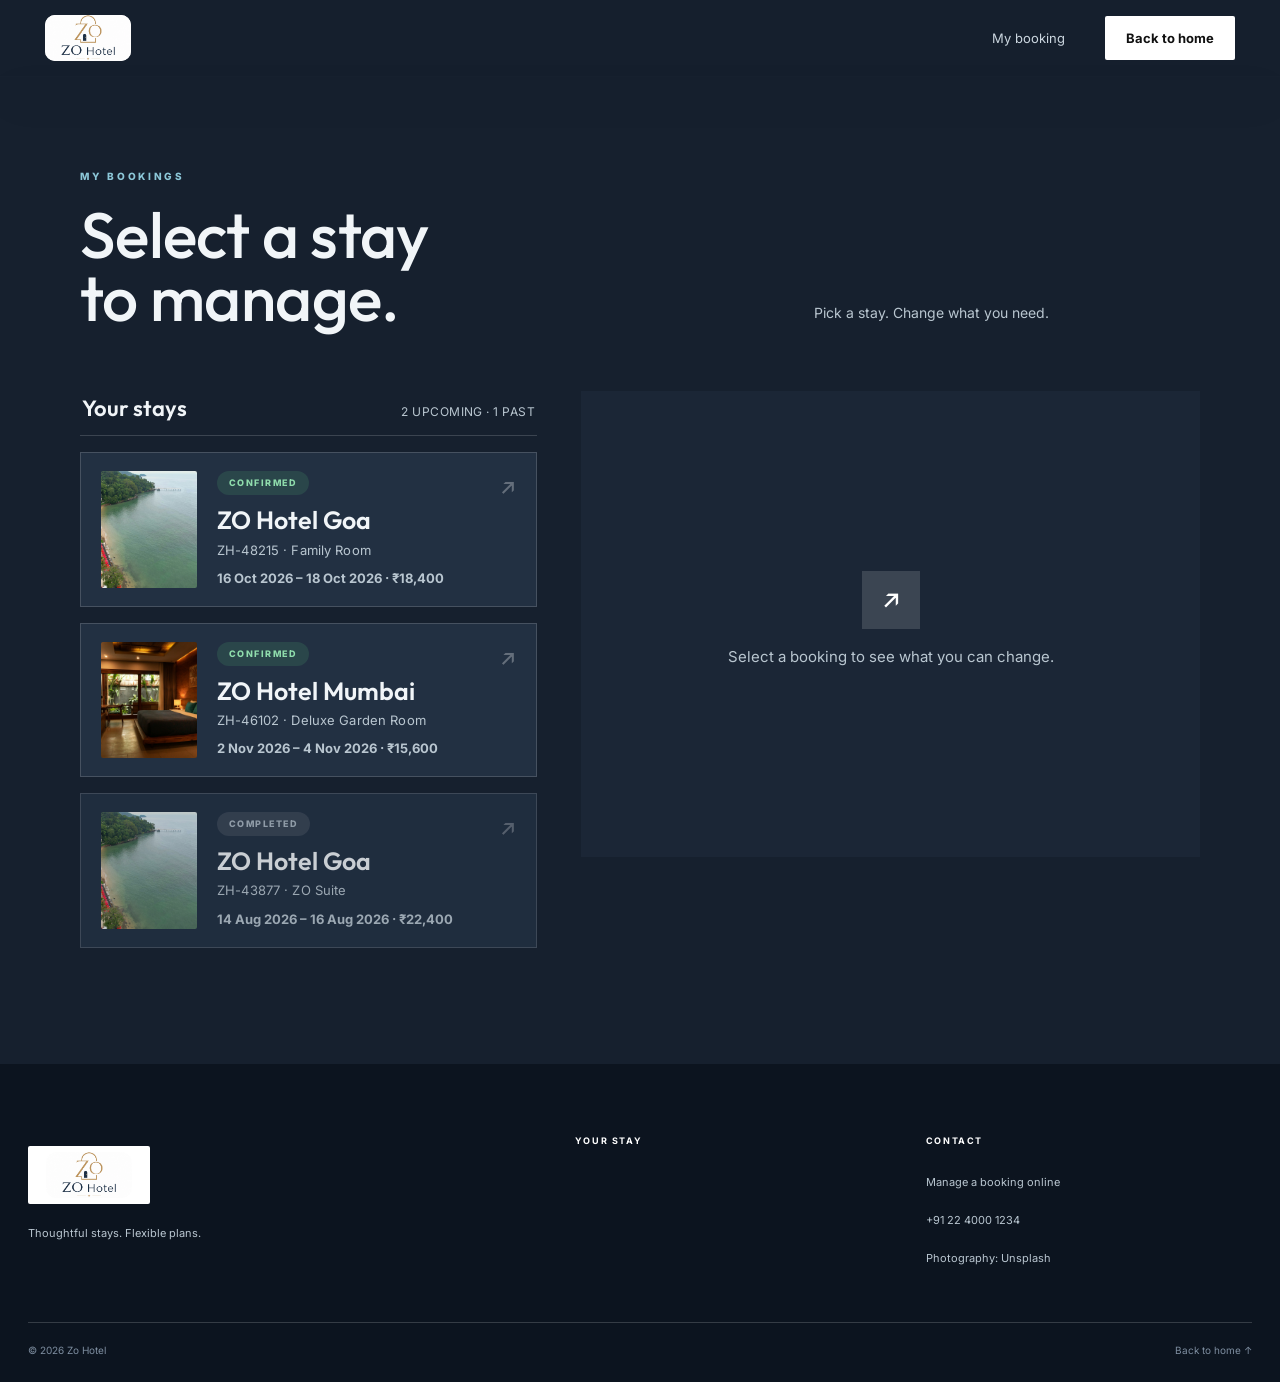
==== commit 241da97d: "Sanitize stored bookings and lower suite rate to a reasonable price Co-Authored-By: Claude Fable 5 <" ====
--- a/my-booking.html
+++ b/my-booking.html
@@ -9,7 +9,7 @@
   <link rel="preconnect" href="https://fonts.googleapis.com" />
   <link rel="preconnect" href="https://fonts.gstatic.com" crossorigin />
   <link href="https://fonts.googleapis.com/css2?family=Cormorant+Garamond:wght@500;600;700&family=DM+Sans:opsz,wght@9..40,100..1000&family=Outfit:wght@500;600&family=Inter:wght@300;400;600&display=swap" rel="stylesheet" />
-  <link rel="stylesheet" href="styles.css?v=38" />
+  <link rel="stylesheet" href="styles.css?v=43" />
 </head>
 <body>
 
@@ -279,6 +279,6 @@
   <!-- Toast for confirmations, like the reference site -->
   <div class="booking-toast" id="toast" role="status" hidden></div>
 
-  <script src="manage.js?v=27"></script>
+  <script src="manage.js?v=29"></script>
 </body>
 </html>
--- a/styles.css
+++ b/styles.css
@@ -1051,3 +1051,80 @@
 }
 .confirm-actions .button-red, .confirm-actions .button-red:hover { color: #FFFFFF; }
 .booking-item strong { color: var(--ink); }
+.confirm-actions .button-red {
+  background: #FFFFFF;
+  border: 1px solid #FFFFFF;
+  color: #C9304C;
+}
+.confirm-actions .button-red:hover {
+  background: #FFE9ED;
+  border-color: #FFE9ED;
+  color: #A82440;
+}
+.confirm-actions .button-red {
+  background: rgba(255, 255, 255, .08);
+  border: 1px solid rgba(255, 255, 255, .38);
+  color: #FFFFFF;
+  backdrop-filter: blur(8px);
+  -webkit-backdrop-filter: blur(8px);
+}
+.confirm-actions .button-red:hover {
+  background: rgba(255, 255, 255, .16);
+  border-color: rgba(255, 255, 255, .6);
+  color: #FFFFFF;
+}
+
+/* Quiet cancel links as translucent glass buttons */
+.link-quiet {
+  background: rgba(255, 255, 255, .08);
+  border: 1px solid rgba(255, 255, 255, .38);
+  backdrop-filter: blur(8px);
+  -webkit-backdrop-filter: blur(8px);
+  border-radius: 999px;
+  padding: 10px 18px;
+  color: #FFFFFF;
+  font-family: 'Outfit', var(--font-display);
+  font-weight: 600;
+  font-size: 14px;
+  text-decoration: none;
+}
+.link-quiet:hover {
+  background: rgba(255, 255, 255, .16);
+  border-color: rgba(255, 255, 255, .6);
+  color: #FFFFFF;
+}
+
+/* Review cards */
+.center-eyebrow { text-align: center; }
+.word h2 {
+  margin: 0 0 clamp(28px, 5vh, 46px);
+  font-family: 'Outfit', var(--font-display); font-weight: 500;
+  font-size: clamp(26px, 3.4vw, 40px); color: var(--ink);
+}
+.review-grid { display: grid; grid-template-columns: repeat(3, 1fr); gap: clamp(16px, 2vw, 28px); }
+.review-card {
+  display: flex; flex-direction: column;
+  padding: clamp(22px, 3vh, 30px) clamp(20px, 2vw, 28px);
+  background: #223042; border: 1px solid var(--line); border-radius: 14px;
+}
+.review-card .word-stars { font-size: 13px; letter-spacing: .28em; }
+.review-card p {
+  margin: 14px 0 18px; flex: 1;
+  font-family: 'Cormorant Garamond', serif; font-style: italic;
+  font-size: clamp(18px, 1.5vw, 21px); line-height: 1.5; color: var(--ink);
+  text-align: left; max-width: none;
+}
+.review-card footer { background: transparent; padding: 0; margin: 0; }
+.review-card footer strong {
+  display: block; font-family: 'Outfit', var(--font-display);
+  font-weight: 600; font-size: 14.5px; color: var(--ink);
+}
+.review-card footer span { display: block; margin-top: 2px; color: var(--muted); font-size: 13px; }
+@media (max-width: 900px) {
+  .review-grid { grid-template-columns: 1fr; }
+  .review-card p { flex: none; }
+}
+
+/* Hero rhythm without a subline: clear gaps headline > button > band */
+.hero-sv .hero-actions { margin-top: clamp(26px, 5svh, 46px); }
+.hero-content .hero-trust { margin-top: clamp(40px, 8svh, 72px); }
